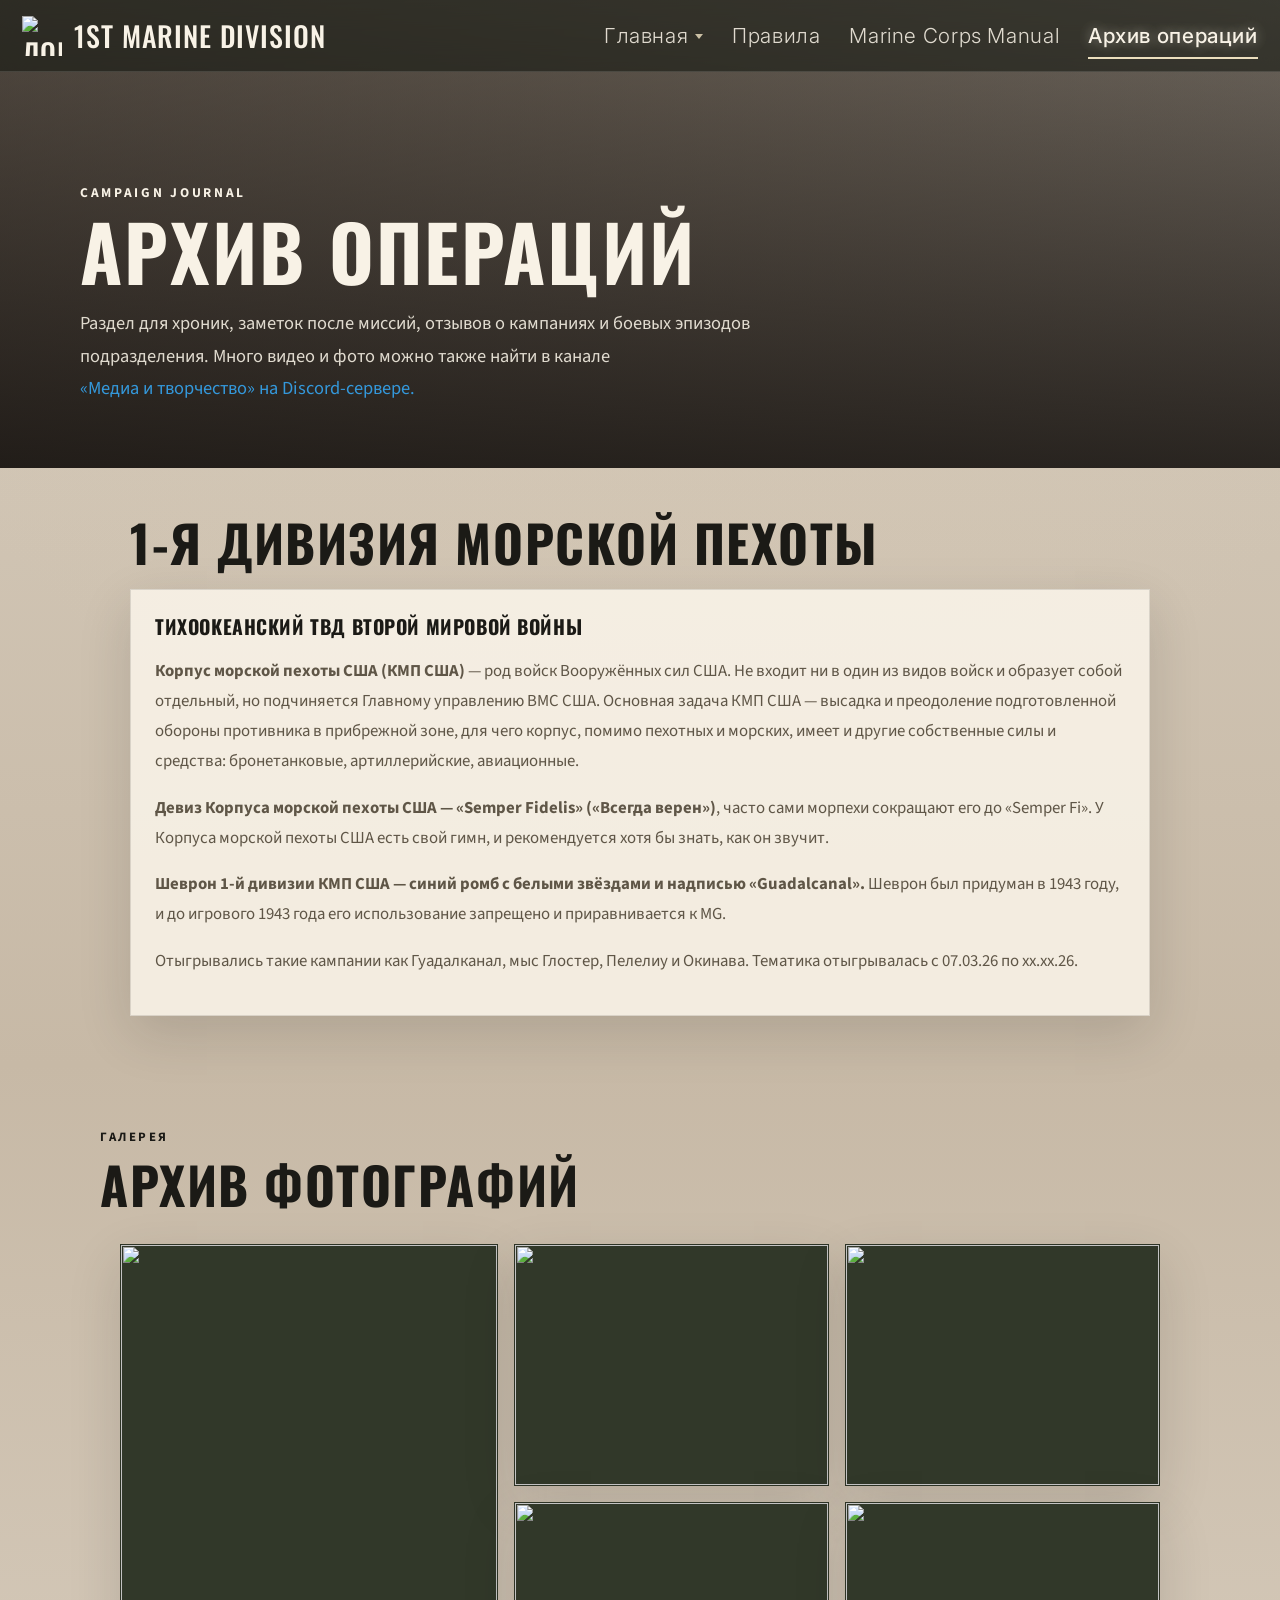
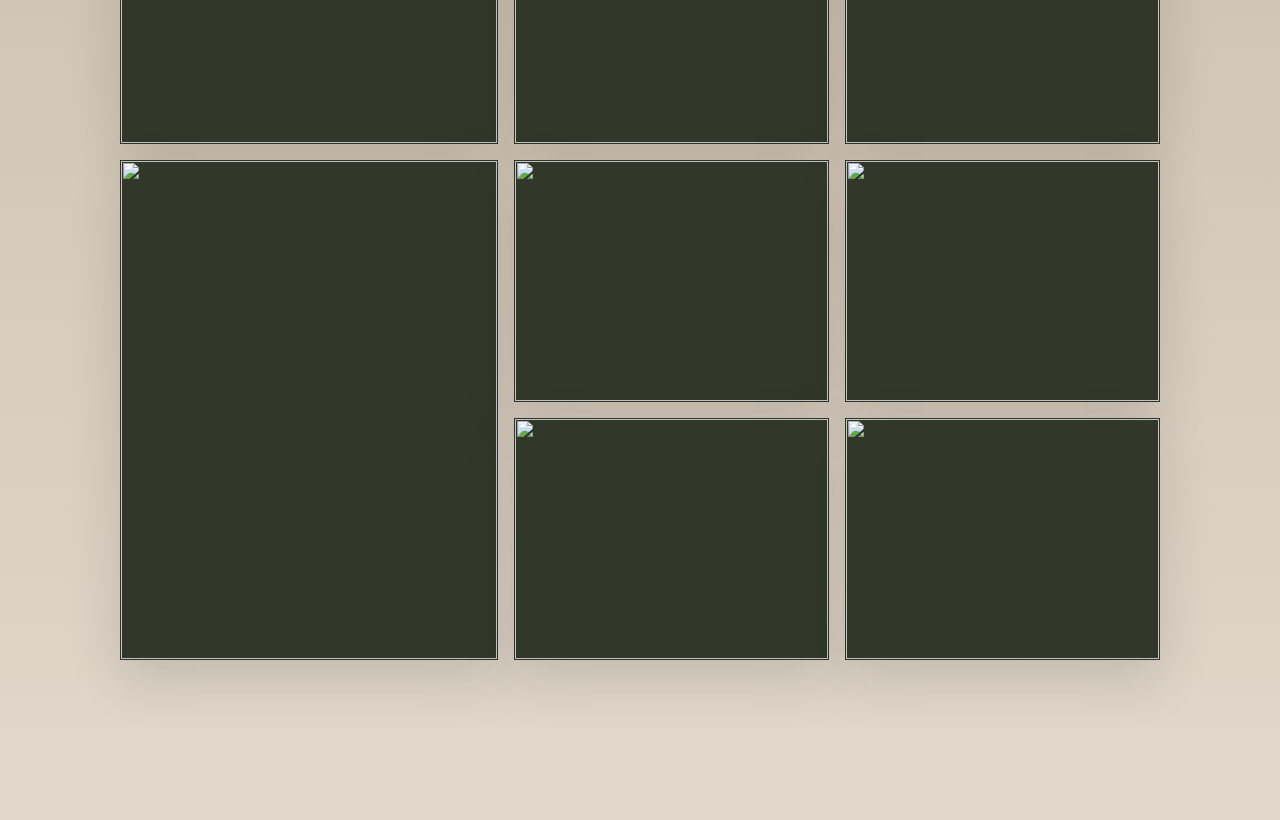
==== archive.html @ 0344a944 "Add files via upload" ====
<!DOCTYPE html>
<html lang="ru">
<head>
  <meta charset="UTF-8">
  <meta name="viewport" content="width=device-width, initial-scale=1.0">
  <title>Истории морпехов | 1st Marine Division</title>
  <link rel="icon" type="image/png" href="assets/favicon.png">
  <meta name="description" content="Истории морпехов проекта 1st Marine Division.">
  <link rel="preconnect" href="https://fonts.googleapis.com">
  <link rel="preconnect" href="https://fonts.gstatic.com" crossorigin>
  <link
    href="https://fonts.googleapis.com/css2?family=Oswald:wght@400;500;600&family=Source+Sans+3:wght@400;500;600;700&display=swap"
    rel="stylesheet"
  >
  <link href="https://fonts.googleapis.com/css2?family=Alan+Sans:wght@300..900&family=Inter:ital,opsz,wght@0,14..32,100..900;1,14..32,100..900&family=Montserrat:ital,wght@0,100..900;1,100..900&family=Unbounded:wght@200..900&display=swap" rel="stylesheet">
  <link rel="stylesheet" href="styles.css">
</head>
<body class="page-stories">
  <nav class="site-nav">
    <a class="brand" href="index.html">
      <img
          class="brand-logo"
          src="assets/insignia.png"
          alt="Логотип 1st Marine Division"
        >
      <span>1st Marine Division</span>
    </a>
    <div class="nav-links">
      <div class="nav-group">
        <a class="nav-link" href="index.html">Главная</a>
        <div class="nav-dropdown">
          <a href="faq.html">FAQ</a>
          <a href="boot-camp.html">Как начать играть</a>
        </div>
      </div>
      <a class="nav-link" href="rules.html">Правила</a>
      <a class="nav-link" href="manual.html">Marine Corps Manual</a>
      <a class="nav-link active" href="archive.html">Архив операций</a>
    </div>
  </nav>

  <header class="page-hero hero-stories">
    <div class="page-hero-content">
      <p class="page-kicker">Campaign Journal</p>
      <h1 class="page-title">Архив операций</h1>
      <p class="page-subtitle">
        Раздел для хроник, заметок после миссий, отзывов о кампаниях и боевых эпизодов подразделения. Много видео и фото можно также найти в канале <a href="https://discord.com/channels/1366672779440685076/1366672780652843087">«Медиа и творчество» на Discord-сервере.</a>
      </p>
    </div>
  </header>

  <main class="page-main">
    <article class="rules-document">
      <section class="rules-section">
        <h2>1-я дивизия морской пехоты</h2>
        <article class="rule-block">
            <h3>Тихоокеанский ТВД Второй мировой войны</h3>
            <p>
                <b>Корпус морской пехоты США (КМП США)</b> — род войск Вооружённых сил США. Не входит ни в один из видов войск
                и образует собой отдельный, но подчиняется Главному управлению ВМС США. Основная задача КМП США — высадка
                и преодоление подготовленной обороны противника в прибрежной зоне, для чего корпус, помимо пехотных и
                морских, имеет и другие собственные силы и средства: бронетанковые, артиллерийские, авиационные.
                </p>
                <p>
                <b>Девиз Корпуса морской пехоты США — «Semper Fidelis» («Всегда верен»)</b>, часто сами морпехи сокращают его до «Semper Fi».
                У Корпуса морской пехоты США есть свой гимн, и рекомендуется хотя бы знать, как он звучит.
                </p>
                <p>
                <b>Шеврон 1-й дивизии КМП США — синий ромб с белыми звёздами и надписью «Guadalcanal».</b> Шеврон был придуман в
                1943 году, и до игрового 1943 года его использование запрещено и приравнивается к MG.
                </p>
                <p>
                 Отыгрывались такие кампании как Гуадалканал, мыс Глостер, Пелелиу и Окинава. Тематика отыгрывалась с 07.03.26 по xx.xx.26.
                </p>
            </p>
        </article>
      </section>
    </article>
    <section class="section unit-gallery-b" id="gallery">
      <div class="section-heading">
        <p class="section-kicker">Галерея</p>
        <h2>Архив фотографий</h2>
      </div>
      <div class="gallery-grid">
        <figure class="gallery-item gallery-item-large">
          <img src="assets/images/20260515193637_1.jpg" alt="">
        </figure>
        <figure class="gallery-item">
          <img src="assets/images/20DE491.jpg" alt="">
        </figure>
        <figure class="gallery-item">
          <img src="assets/images/200EDD1.jpg" alt="">
        </figure>
        <figure class="gallery-item">
          <img src="assets/images/207C771.jpg" alt="">
        </figure>
        <figure class="gallery-item">
          <img src="assets/images/image1.png" alt="">
        </figure>
        <figure class="gallery-item gallery-item-large">
          <img src="assets/images/image2.jpg" alt="">
        </figure>
        <figure class="gallery-item">
          <img src="assets/images/image3.jpg" alt="">
        </figure>
        <figure class="gallery-item">
          <img src="assets/images/image4.png" alt="">
        </figure>
        <figure class="gallery-item">
          <img src="assets/images/image5.jpg" alt="">
        </figure>
        <figure class="gallery-item">
          <img src="assets/images/image6.jpg" alt="">
        </figure>
      </div>
    </section>
  </main>
</body>
</html>
---- styles.css ----
:root {
  --bg: #f0e4c8;
  --bg-soft: #efe6d4;
  --ink: #1b1a16;
  --muted: #5f5647;
  --olive: #586247;
  --olive-deep: #313829;
  --sand: #ccb891;
  --line: rgba(27, 26, 22, 0.12);
  --card: rgba(255, 250, 240, 0.78);
  --shadow: 0 18px 50px rgba(22, 21, 18, 0.14);
}

* {
  box-sizing: border-box;
}

html {
  scroll-behavior: smooth;
}

body {
  margin: 0;
  font-family: "Source Sans 3", sans-serif;
  color: var(--ink);
  background:
    radial-gradient(circle at top, rgba(255, 244, 217, 0.75), transparent 38%),
    linear-gradient(180deg, #efe4c9 0%, #e7dbc0 50%, #ede3d2 100%);
}

body.page-home {
  background:
    radial-gradient(circle at top, rgba(255, 244, 217, 0.75), transparent 38%),
    linear-gradient(180deg, #efe4c9 0%, #e7dbc0 50%, #ede3d2 100%);
}

body.page-boot-camp {
  background:
    radial-gradient(circle at top, rgba(224, 215, 182, 0.58), transparent 34%),
    linear-gradient(180deg, #d9d1bb 0%, #c8bfab 46%, #ddd6c7 100%);
}

body.page-faq {
  background:
    radial-gradient(circle at top, rgba(214, 225, 211, 0.58), transparent 34%),
    linear-gradient(180deg, #d6ded6 0%, #c1ccc2 46%, #dfe6dc 100%);
}

body.page-rules {
  background:
    radial-gradient(circle at top, rgba(220, 203, 177, 0.54), transparent 34%),
    linear-gradient(180deg, #ddd2bf 0%, #cfbea4 48%, #e3d8c7 100%);
}

body.page-manual {
  background:
    radial-gradient(circle at top, rgba(206, 216, 195, 0.6), transparent 34%),
    linear-gradient(180deg, #d2d8c8 0%, #bfc7b1 48%, #dce1d4 100%);
}

body.page-stories {
  background:
    radial-gradient(circle at top, rgba(216, 202, 181, 0.55), transparent 34%),
    linear-gradient(180deg, #d8cebf 0%, #c7b9a6 44%, #e1d8cb 100%);
}

a {
  color: inherit;
  text-decoration: none;
}

.hero {
  position: relative;
  min-height: 100vh;
  padding: 1.5rem 1.25rem 5rem;
  display: flex;
  flex-direction: column;
  background:
    linear-gradient(rgba(10, 13, 9, 0.36), rgba(10, 13, 9, 0.78)),
    linear-gradient(90deg, rgba(16, 20, 13, 0.48), rgba(16, 20, 13, 0.14)),
    url("assets/images/hero-home.jpg") center 34%/cover;
  background-attachment: fixed;
  color: #f8f2e6;
}

.hero-overlay {
  position: absolute;
  inset: 0;
  background:
    linear-gradient(180deg, rgba(8, 10, 7, 0.2), rgba(8, 10, 7, 0.68)),
    repeating-linear-gradient(
      90deg,
      rgba(255, 255, 255, 0.03) 0,
      rgba(255, 255, 255, 0.03) 2px,
      transparent 2px,
      transparent 120px
    );
}

.site-nav,
.hero-content {
  position: relative;
  z-index: 1;
}

.site-nav {
  position: fixed;
  top: 0;
  left: 0;
  z-index: 20;
  max-width: none;
  width: 100%;
  margin: 0;
  display: flex;
  align-items: center;
  justify-content: space-between;
  gap: 1rem;
  padding: 0.95rem 1.4rem;
  border-bottom: 1px solid rgba(248, 242, 230, 0.14);
  background: rgba(20, 24, 17, 0.58);
  backdrop-filter: blur(14px);
  color: #f8f2e6;
}

.brand,
.nav-links a,
h1,
h2,
h3 {
  font-family: "Oswald", sans-serif;
  letter-spacing: 0.03em;
}

.brand {
  display: inline-flex;
  align-items: center;
  gap: 0.75rem;
  font-size: 1.75rem;
  text-transform: uppercase;
  font-weight: 500;
}

.brand-logo {
  width: 40px;
  height: 40px;
  object-fit: contain;
  flex: 0 0 auto;
}

.nav-links {
  display: flex;
  flex-wrap: wrap;
  gap: 1.8rem;
  font-size: 1.29rem;
  margin-left: auto;
  justify-content: flex-end;
  align-items: center;
  height: 100%;
}

.nav-links a {
  opacity: 0.88;
  font-family: "Inter", sans-serif;
  font-weight: 300;
}

.nav-link {
  position: relative;
  display: inline-flex;
  align-items: center;
  min-height: 100%;
  padding: 0.45rem 0;
  transition: opacity 160ms ease, text-shadow 160ms ease;
}

.nav-link.active,
.nav-link:hover,
.nav-group:hover > .nav-link,
.nav-group:focus-within > .nav-link {
  opacity: 1;
  text-shadow: 0 0 12px rgba(248, 242, 230, 0.4), 0 0 24px rgba(248, 242, 230, 0.2);
  letter-spacing: 0.03em;
  font-weight: 500;
  transition: font-weight 160ms ease;
}

.nav-link::after {
  content: "";
  position: absolute;
  left: 50%;
  right: 50%;
  bottom: -0.2rem;
  height: 2px;
  background: rgba(245, 231, 199, 0.95);
  transition: left 220ms ease, right 220ms ease, opacity 220ms ease;
  opacity: 0;
  letter-spacing: 0.03em;
}

.page-subtitle a:link {
    color: #3498db;
    text-decoration: none;
    display: inline-block;
    position: relative;
}
.page-subtitle a:visited {
    color: #3498db;
    text-decoration: none;
    display: inline-block;
    position: relative;
}
.page-subtitle a:hover {
    color: #1e6c9f;
}
.page-subtitle a::after {
    content: '';
    position: absolute;
    width: 100%;
    height: 2px;
    bottom: -2px;
    left: 0;
    background-color: #1e6c9f;
    color: #1e6c9f;

    box-shadow: 0 0 8px #1e6c9f, 0 0 15px rgba(52, 152, 219, 0.6);
    
    transform: scaleX(0);
    transform-origin: center;
    transition: transform 0.1s ease-in-out; 
}
.page-subtitle a:hover::after {
    transform: scaleX(1);
}

.faq-item a:link {
    color: #3498db;
    text-decoration: none;
    display: inline-block;
    position: relative;
}
.faq-item a:visited {
    color: #3498db;
    text-decoration: none;
    display: inline-block;
    position: relative;
}
.faq-item a:hover {
    color: #1e6c9f;
}
.faq-item a::after {
    content: '';
    position: absolute;
    width: 100%;
    height: 2px;
    bottom: -2px;
    left: 0;
    background-color: #1e6c9f;
    color: #1e6c9f;

    box-shadow: 0 0 8px #1e6c9f, 0 0 15px rgba(52, 152, 219, 0.6);
    
    transform: scaleX(0);
    transform-origin: center;
    transition: transform 0.1s ease-in-out; 
}
.faq-item a:hover::after {
    transform: scaleX(1);
}

.rule-block a:link {
    color: #3498db;
    text-decoration: none;
    display: inline-block;
    position: relative;
}
.rule-block a:visited {
    color: #3498db;
    text-decoration: none;
    display: inline-block;
    position: relative;
}
.rule-block a:hover {
    color: #1e6c9f;
}
.rule-block a::after {
    content: '';
    position: absolute;
    width: 100%;
    height: 2px;
    bottom: -2px;
    left: 0;
    background-color: #1e6c9f;
    color: #1e6c9f;

    box-shadow: 0 0 8px #1e6c9f, 0 0 15px rgba(52, 152, 219, 0.6);
    
    transform: scaleX(0);
    transform-origin: center;
    transition: transform 0.1s ease-in-out; 
}
.rule-block a:hover::after {
    transform: scaleX(1);
}

.nav-link.active::after,
.nav-link:hover::after,
.nav-group:hover > .nav-link::after,
.nav-group:focus-within > .nav-link::after {
  left: 0;
  right: 0;
  opacity: 1;
}

.nav-group {
  position: relative;
  display: inline-flex;
  align-items: center;
  min-height: 100%;
}

.nav-group > .nav-link {
  display: inline-flex;
  align-items: center;
  gap: 0.45rem;
}

.nav-group > .nav-link::before {
  content: "";
  width: 0;
  height: 0;
  border-left: 4px solid transparent;
  border-right: 4px solid transparent;
  border-top: 5px solid rgba(245, 231, 199, 0.9);
  order: 2;
  transform: translateY(1px);
}

.nav-dropdown {
  position: absolute;
  top: calc(100% + 0.7rem);
  left: 50%;
  min-width: 180px;
  padding: 0.65rem;
  display: grid;
  gap: 0.35rem;
  border: 1px solid rgba(248, 242, 230, 0.14);
  border-radius: 14px;
  background: rgba(20, 24, 17, 0.9);
  box-shadow: var(--shadow);
  backdrop-filter: blur(16px);
  opacity: 0;
  visibility: hidden;
  transform: translateX(-50%) translateY(-6px);
  transition: opacity 160ms ease, transform 160ms ease, visibility 160ms ease;
}

.nav-dropdown a {
  padding: 0.55rem 0.75rem;
  border-radius: 10px;
  white-space: nowrap;
  transition: background 160ms ease, text-shadow 160ms ease, opacity 160ms ease;
}

.nav-dropdown a:hover {
  background: rgba(245, 231, 199, 0.12);
  opacity: 1;
  text-shadow: 0 0 12px rgba(248, 242, 230, 0.4), 0 0 24px rgba(248, 242, 230, 0.2);
}

.nav-group:hover .nav-dropdown,
.nav-group:focus-within .nav-dropdown {
  opacity: 1;
  visibility: visible;
  transform: translateX(-50%) translateY(0);
}

.hero-content {
  max-width: 1120px;
  margin: 0 auto;
  min-height: calc(100vh - 96px);
  width: 100%;
  display: flex;
  flex-direction: column;
  justify-content: center;
  padding-top: 6vh;
  padding-bottom: 6vh;
}

.eyebrow,
.section-kicker {
  margin: 0 0 0.75rem;
  text-transform: uppercase;
  letter-spacing: 0.2em;
  font-size: 0.8rem;
  font-weight: 700;
}

h1 {
  max-width: 860px;
  margin: 0;
  font-size: clamp(3rem, 8vw, 6.4rem);
  line-height: 0.96;
  text-transform: uppercase;
}

.hero-text {
  max-width: 540px;
  margin: 1.5rem 0 0;
  font-size: 1.4rem;
  line-height: 1.6;
  letter-spacing: 0.03em;
}

.hero-text::before {
  content: "";
  display: block;
  width: 92px;
  height: 1px;
  margin-bottom: 1rem;
  background: rgba(248, 242, 230, 0.5);
}

.hero-actions {
  display: flex;
  flex-wrap: wrap;
  gap: 1rem;
  margin-top: 2rem;
}

.button {
  display: inline-flex;
  align-items: center;
  justify-content: center;
  min-height: 48px;
  padding: 0.85rem 1.3rem;
  border-radius: 999px;
  border: 1px solid transparent;
  font-weight: 700;
  transition: transform 160ms ease, background-color 160ms ease, border-color 160ms ease, box-shadow 180ms ease, filter 180ms ease;
  box-shadow: 0 0 0 0 rgba(255, 247, 227, 0.4);
}

.button:hover,
.button:focus-visible {
  transform: translateY(-2px);
  box-shadow: 0 0 24px 8px rgba(255, 247, 227, 0.28);
}

.button-primary,
.button-secondary,
.button-primary-a {
  text-shadow: 0 0 14px rgba(255, 242, 209, 0.36);
}

.button-primary:hover,
.button-secondary:hover,
.button-primary-a:hover {
  box-shadow: 0 0 28px 10px rgba(255, 247, 227, 0.28);
}

.button-primary {
  background: #fff7e3;
  color: #252218;
}

.button-primary-a {
  background: #dfc480;
  color: #252218;
}

.button-secondary {
  border-color: rgba(248, 242, 230, 0.55);
  background: rgba(248, 242, 230, 0.08);
  color: #fff7ea;
}

.join-box .button,
.info-card .button,
.panel .button,
.card .button,
.operation-card .button,
.faq-item .button,
.rule-block .button,
.button-dark-glow {
  box-shadow: 0 0 0 0 rgba(30, 23, 15, 0.32);
  text-shadow: 0 0 12px rgba(37, 30, 20, 0.32);
}

.join-box .button:hover,
.info-card .button:hover,
.panel .button:hover,
.card .button:hover,
.operation-card .button:hover,
.faq-item .button:hover,
.rule-block .button:hover,
.button-dark-glow:hover {
  box-shadow: 0 0 28px 10px rgba(35, 26, 16, 0.32);
}

.section {
  max-width: 1120px;
  margin: 0 auto;
  padding: 5rem 1.25rem;
}

.section-heading {
  max-width: 760px;
  margin-bottom: 2rem;
}

.section-heading.narrow {
  max-width: 860px;
}

h2 {
  margin: 0;
  font-size: clamp(2rem, 4vw, 3.6rem);
  line-height: 1.05;
  text-transform: uppercase;
}

.section-heading p:last-child {
  color: var(--muted);
  font-size: 1.08rem;
  line-height: 1.7;
}

.intro .section-heading {
  max-width: 920px;
  margin-bottom: 0;
}

.intro h2 {
  margin-bottom: 1rem;
}

.intro-lead {
  font-size: 1.2rem;
  line-height: 1.85;
}

.intro-grid,
.structure-grid,
.operations-grid {
  display: grid;
  gap: 1.25rem;
}

.intro-grid {
  grid-template-columns: repeat(3, minmax(0, 1fr));
}

.card,
.panel,
.operation-card,
.timeline-item,
.join-box {
  border: 1px solid var(--line);
  background: var(--card);
  box-shadow: var(--shadow);
  backdrop-filter: blur(8px);
}

.card,
.panel,
.operation-card {
  padding: 1.5rem;
}

.card p,
.panel p,
.operation-card p,
.timeline-item p,
.join-box p {
  color: var(--muted);
  line-height: 1.65;
}

.band {
  max-width: none;
  padding-left: 0;
  padding-right: 0;
  background:
    linear-gradient(180deg, rgba(75, 83, 60, 0.94), rgba(43, 49, 35, 0.96)),
    linear-gradient(135deg, rgba(255, 255, 255, 0.06), transparent);
  color: #f4edde;
}

.narrative-band {
  padding-top: 0;
  padding-bottom: 0;
}

.band .section-heading,
.band .timeline {
  max-width: 1120px;
  margin-left: auto;
  margin-right: auto;
  padding-left: 1.25rem;
  padding-right: 1.25rem;
}

.band .section-heading p:last-child,
.band .timeline-item p {
  color: rgba(244, 237, 222, 0.82);
}

.intro-band {
  padding-bottom: 2rem;
  background: transparent;
}

.history-band {
  padding-top: 2rem;
  background: transparent;
}

.intro-band .section-kicker,
.intro-band h2,
.intro-band .intro-lead {
  color: #f4edde;
}

.intro-band .intro-lead {
  max-width: 860px;
}

.timeline {
  display: grid;
  grid-template-columns: repeat(4, minmax(0, 1fr));
  gap: 1.25rem;
}

@media (max-width: 1020px) {
  .timeline {
    grid-template-columns: repeat(2, minmax(0, 1fr));
  }
}

.timeline-item {
  padding: 1.5rem;
  background: rgba(245, 237, 221, 0.08);
  border-color: rgba(245, 237, 221, 0.16);
}

.timeline-item span {
  font-family: "Oswald", sans-serif;
  font-size: 0.95rem;
  letter-spacing: 0.15em;
}

.timeline-item h3 {
  margin: 0.4rem 0 0.6rem;
  font-size: 1.5rem;
  text-transform: uppercase;
}

.structure-grid,
.operations-grid {
  grid-template-columns: repeat(2, minmax(0, 1fr));
}

.unit-gallery {
  max-width: none;
  padding-left: 0;
  padding-right: 0;
  background:
    linear-gradient(180deg, rgba(239, 228, 201, 0.92), rgba(231, 219, 192, 0.96));
}

.unit-gallery-b {
  max-width: none;
  padding-left: 0;
  padding-right: 0;
  max-width: 1120px;
  margin-left: auto;
  margin-right: auto;
  padding-left: 1.25rem;
  padding-right: 1.25rem;
}

.unit-gallery .section-heading,
.gallery-grid {
  max-width: 1120px;
  margin-left: auto;
  margin-right: auto;
  padding-left: 1.25rem;
  padding-right: 1.25rem;
}

.gallery-grid {
  display: grid;
  grid-template-columns: 1.2fr 1fr 1fr;
  gap: 1rem;
}

.gallery-item {
  position: relative;
  min-height: 240px;
  margin: 0;
  overflow: hidden;
  border: 1px solid var(--line);
  background: var(--olive-deep);
  box-shadow: var(--shadow);
}

.gallery-item-large {
  grid-row: span 2;
  min-height: 500px;
}

.gallery-item img {
  width: 100%;
  height: 100%;
  display: block;
  object-fit: cover;
  filter: saturate(0.9) contrast(1.05);
  transition: transform 220ms ease, filter 220ms ease;
}

.gallery-item:hover img {
  transform: scale(1.04);
  filter: saturate(1) contrast(1.1);
}

.gallery-item figcaption {
  position: absolute;
  left: 0;
  right: 0;
  bottom: 0;
  padding: 1rem;
  font-family: "Oswald", sans-serif;
  font-size: 1rem;
  letter-spacing: 0.04em;
  text-transform: uppercase;
  color: #fff4df;
  background: linear-gradient(180deg, transparent, rgba(10, 13, 9, 0.82));
}

.join {
  padding-top: 2rem;
  padding-bottom: 6rem;
}

.join-box {
  padding: 2rem;
  background:
    linear-gradient(135deg, rgba(245, 235, 214, 0.95), rgba(227, 216, 188, 0.88));
}

.join-details {
  display: grid;
  grid-template-columns: repeat(2, minmax(0, 1fr));
  gap: 1rem 1.5rem;
  margin: 1.5rem 0 2rem;
}

.join-details strong {
  display: block;
  margin-bottom: 0.35rem;
  font-family: "Oswald", sans-serif;
  font-size: 1.05rem;
  text-transform: uppercase;
}

.contact-pill {
  display: inline-flex;
  align-items: center;
  padding: 0.2rem 0.7rem;
  border: 1px solid rgba(49, 56, 41, 0.22);
  border-radius: 999px;
  background: rgba(255, 248, 235, 0.72);
  color: var(--olive-deep);
  font-weight: 700;
  letter-spacing: 0.02em;
  cursor: pointer;
  transition: transform 180ms ease, box-shadow 180ms ease, background-color 180ms ease, color 180ms ease;
  box-shadow: 0 0 0 0 rgba(49, 56, 41, 0.18);
}

.contact-pill:hover {
  transform: translateY(-2px);
  box-shadow: 0 12px 26px -16px rgba(49, 56, 41, 0.45);
  background: rgba(255, 248, 235, 0.9);
}

.contact-pill:active {
  transform: translateY(0);
  box-shadow: 0 10px 18px -12px rgba(49, 56, 41, 0.35);
}

.contact-pill.copied {
  background: rgba(223, 230, 185, 0.95);
  color: #374224;
}

.site-footer {
  padding: 1.5rem 1.25rem 2.5rem;
  text-align: center;
  color: var(--muted);
}

.page-hero {
  position: relative;
  min-height: 52vh;
  padding: 8rem 1.25rem 4rem;
  display: flex;
  align-items: flex-end;
  background:
    linear-gradient(rgba(10, 13, 9, 0.42), rgba(10, 13, 9, 0.82)),
    linear-gradient(90deg, rgba(16, 20, 13, 0.52), rgba(16, 20, 13, 0.16)),
    url("assets/images/hero-home.jpg") center 28%/cover;
  background-attachment: fixed;
  color: #f8f2e6;
}

.page-hero.hero-boot-camp {
  background:
    linear-gradient(rgba(10, 13, 9, 0.42), rgba(10, 13, 9, 0.82)),
    linear-gradient(90deg, rgba(16, 20, 13, 0.52), rgba(16, 20, 13, 0.16)),
    url("assets/images/hero-boot.jpg") center/cover;
}

.page-hero.hero-faq {
  background:
    linear-gradient(rgba(11, 14, 11, 0.45), rgba(11, 14, 11, 0.84)),
    linear-gradient(90deg, rgba(23, 36, 25, 0.54), rgba(23, 36, 25, 0.14)),
    url("assets/images/hero-faq.jpg") center 26%/cover;
}

.page-hero.hero-rules {
  background:
    linear-gradient(rgba(14, 12, 9, 0.48), rgba(14, 12, 9, 0.84)),
    linear-gradient(90deg, rgba(52, 38, 23, 0.46), rgba(52, 38, 23, 0.14)),
    url("assets/images/hero-rules.jpg") center 32%/cover;
}

.page-hero.hero-manual {
  background:
    linear-gradient(rgba(9, 13, 10, 0.46), rgba(9, 13, 10, 0.84)),
    linear-gradient(90deg, rgba(20, 34, 24, 0.52), rgba(20, 34, 24, 0.14)),
    url("assets/images/hero-manual.png") center 80%/cover;
}

.page-hero.hero-stories {
  background:
    linear-gradient(rgba(14, 11, 9, 0.45), rgba(14, 11, 9, 0.84)),
    linear-gradient(90deg, rgba(56, 41, 29, 0.48), rgba(56, 41, 29, 0.16)),
    url("assets/images/hero-stories.jpg") center 28%/cover;
}

.page-hero-content {
  position: relative;
  z-index: 1;
  max-width: 1120px;
  width: 100%;
  margin: 0 auto;
}

.page-kicker {
  margin: 0 0 0.75rem;
  text-transform: uppercase;
  letter-spacing: 0.2em;
  font-size: 0.84rem;
  font-weight: 700;
}

.page-title {
  max-width: 820px;
  margin: 0;
  font-size: clamp(2.8rem, 6vw, 5rem);
  line-height: 0.96;
  text-transform: uppercase;
}

.page-subtitle {
  max-width: 760px;
  margin: 1.2rem 0 0;
  font-size: 1.15rem;
  line-height: 1.75;
  color: rgba(248, 242, 230, 0.88);
}

.page-main {
  padding: 3rem 0 5rem;
}

.content-grid,
.story-grid {
  max-width: 1120px;
  margin: 0 auto;
  padding: 0 1.25rem;
  display: grid;
  gap: 1.25rem;
}

.content-grid.two-col,
.story-grid {
  grid-template-columns: repeat(2, minmax(0, 1fr));
}

.info-card,
.story-card,
.faq-item,
.rule-block,
.manual-block {
  padding: 1.6rem;
  border: 1px solid var(--line);
  background: var(--card);
  box-shadow: var(--shadow);
}

.info-card p,
.story-card p,
.faq-item p,
.rule-block p,
.manual-block p,
.manual-block li,
.rule-block li {
  color: var(--muted);
  line-height: 1.7;
}

.info-card h3,
.story-card h3,
.faq-item h3,
.rule-block h3,
.manual-block h3 {
  margin-top: 0;
  margin-bottom: 0.7rem;
  font-size: 1.45rem;
  text-transform: uppercase;
}

.stack-section {
  max-width: 1120px;
  margin: 0 auto;
  padding: 0 1.25rem;
}

.stack-section + .stack-section {
  margin-top: 1.5rem;
}

.stack-section .section-heading {
  margin-bottom: 1.5rem;
}

.faq-list,
.rules-list,
.manual-list {
  display: grid;
  gap: 1rem;
}

.story-card-meta {
  margin-bottom: 0.8rem;
  font-family: "Oswald", sans-serif;
  font-size: 0.92rem;
  letter-spacing: 0.12em;
  text-transform: uppercase;
  color: var(--olive);
}

.rules-document {
  max-width: 1060px;
  margin: 0 auto;
  padding: 0 1.25rem;
}

.rules-section {
  padding: 2rem 0;
  border-bottom: 1px solid var(--line);
}

.rules-section:first-child {
  padding-top: 0;
}

.rules-section:last-child {
  border-bottom: 0;
}

.rules-section h2 {
  margin-bottom: 1.2rem;
}

.rules-section p,
.rules-section li {
  color: var(--muted);
  font-size: 1.05rem;
  line-height: 1.78;
}

.rules-numbered {
  display: grid;
  gap: 0.7rem;
  margin: 0;
  padding-left: 1.4rem;
}

.rules-document .rules-list {
  gap: 1rem;
}

.rules-document .rule-block {
  padding: 1.35rem 1.5rem;
}

.rules-document .rule-block h3 {
  font-size: 1.22rem;
}

.rules-document .rule-block h4 {
  margin: 1rem 0 0.4rem;
  font-family: "Oswald", sans-serif;
  font-size: 1rem;
  letter-spacing: 0.04em;
  text-transform: uppercase;
  color: var(--olive-deep);
}

.rules-document .rule-block ul {
  margin: 0.35rem 0 0.8rem;
  padding-left: 1.25rem;
}

.rule-note {
  padding: 0.75rem 0.9rem;
  border-left: 3px solid var(--olive);
  background: rgba(88, 98, 71, 0.08);
  color: var(--olive-deep);
}

@media (max-width: 860px) {
  .site-nav {
    align-items: center;
    padding: 0.85rem 1rem;
  }

  .hero-content {
    min-height: calc(100vh - 112px);
    padding-top: 4vh;
    padding-bottom: 4vh;
  }

  .intro-grid,
  .timeline,
  .structure-grid,
  .operations-grid,
  .gallery-grid,
  .join-details,
  .content-grid.two-col,
  .story-grid {
    grid-template-columns: 1fr;
  }

  .gallery-item-large {
    min-height: 320px;
  }

  .nav-links {
    justify-content: center;
    margin-left: 0;
    gap: 1rem;
  }

  .nav-dropdown {
    left: 0;
    transform: translateX(0) translateY(-6px);
  }

  .nav-group:hover .nav-dropdown,
  .nav-group:focus-within .nav-dropdown {
    transform: translateX(0) translateY(0);
  }

}

@media (max-width: 560px) {
  .hero {
    min-height: auto;
    padding-bottom: 4rem;
    background-attachment: scroll;
  }

  .page-hero,
  .hero-boot-camp,
  .hero-faq,
  .hero-rules,
  .hero-manual,
  .hero-stories {
    min-height: 44vh;
    padding-top: 7rem;
    background-attachment: scroll;
  }

  h1 {
    font-size: 2.7rem;
  }

  .button {
    width: 100%;
  }

  .hero-text {
    font-size: 1.08rem;
  }

  .nav-links {
    font-size: 0.98rem;
  }
}
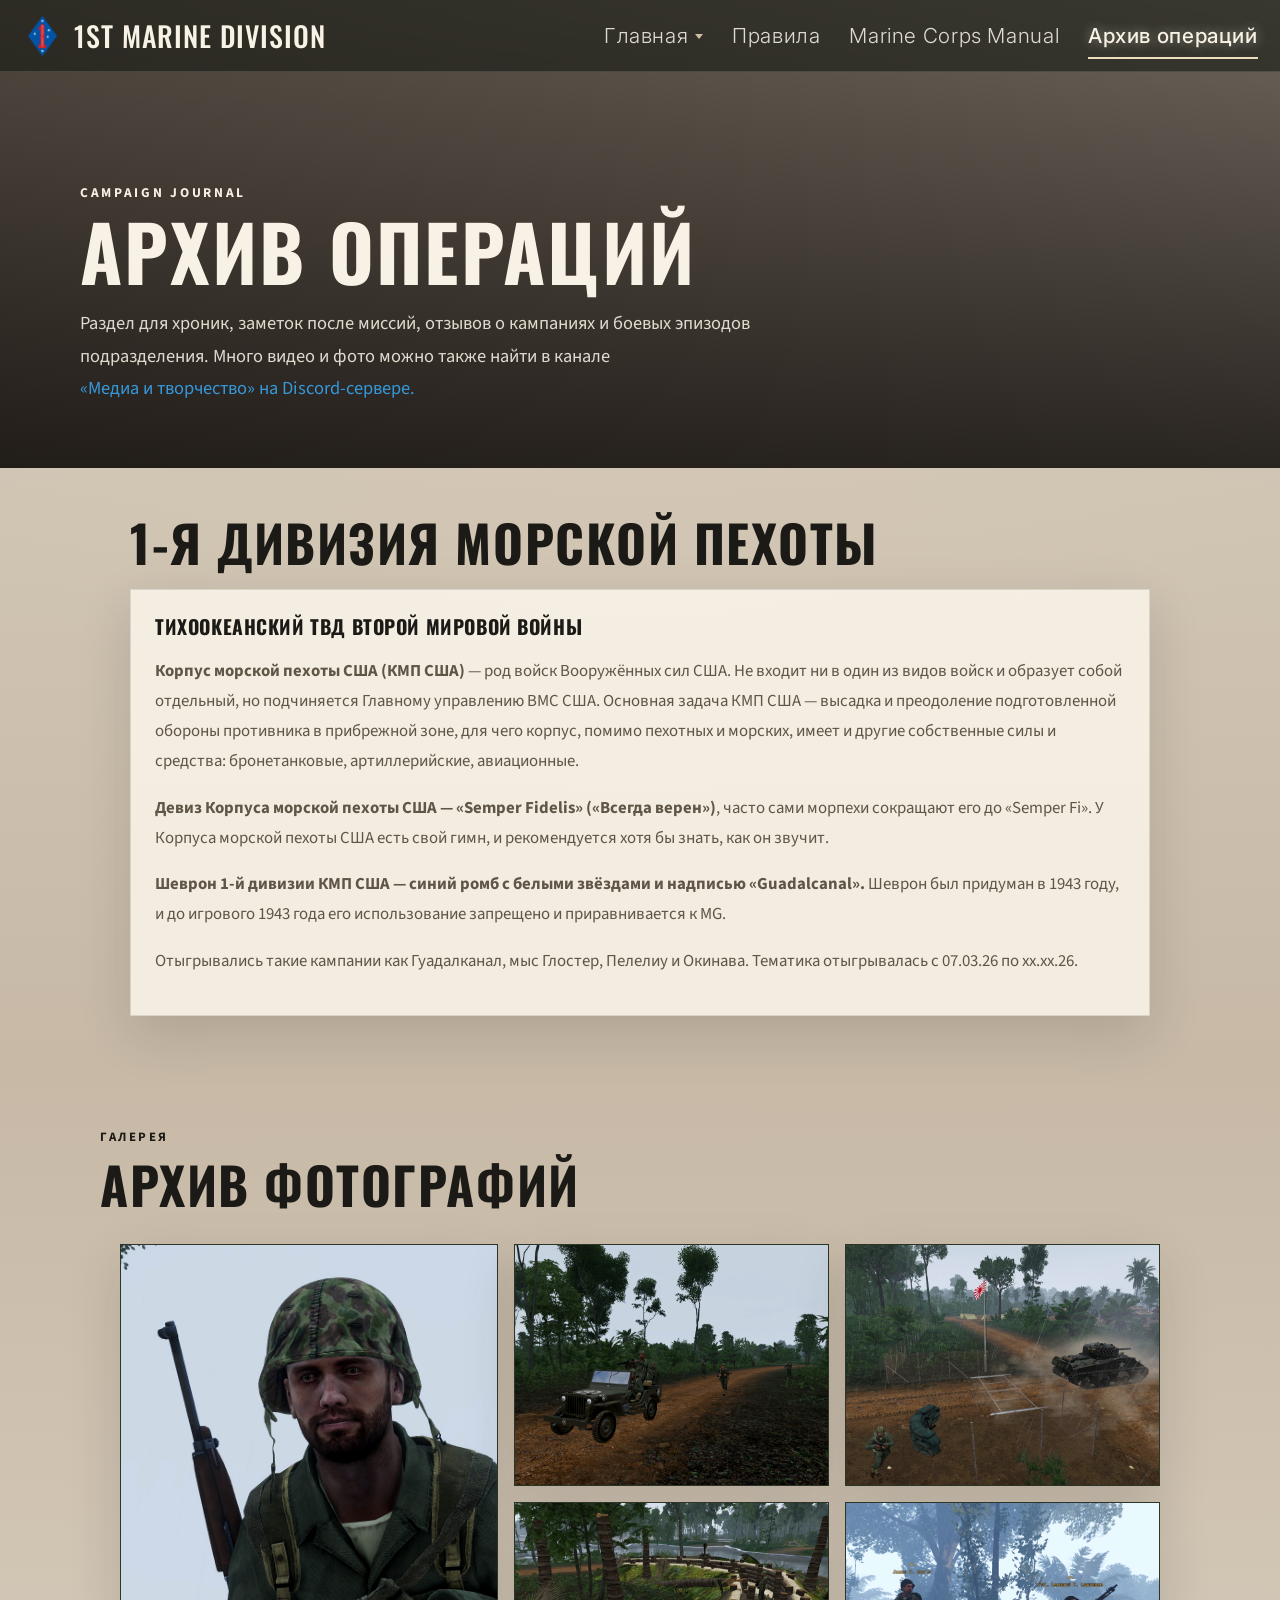
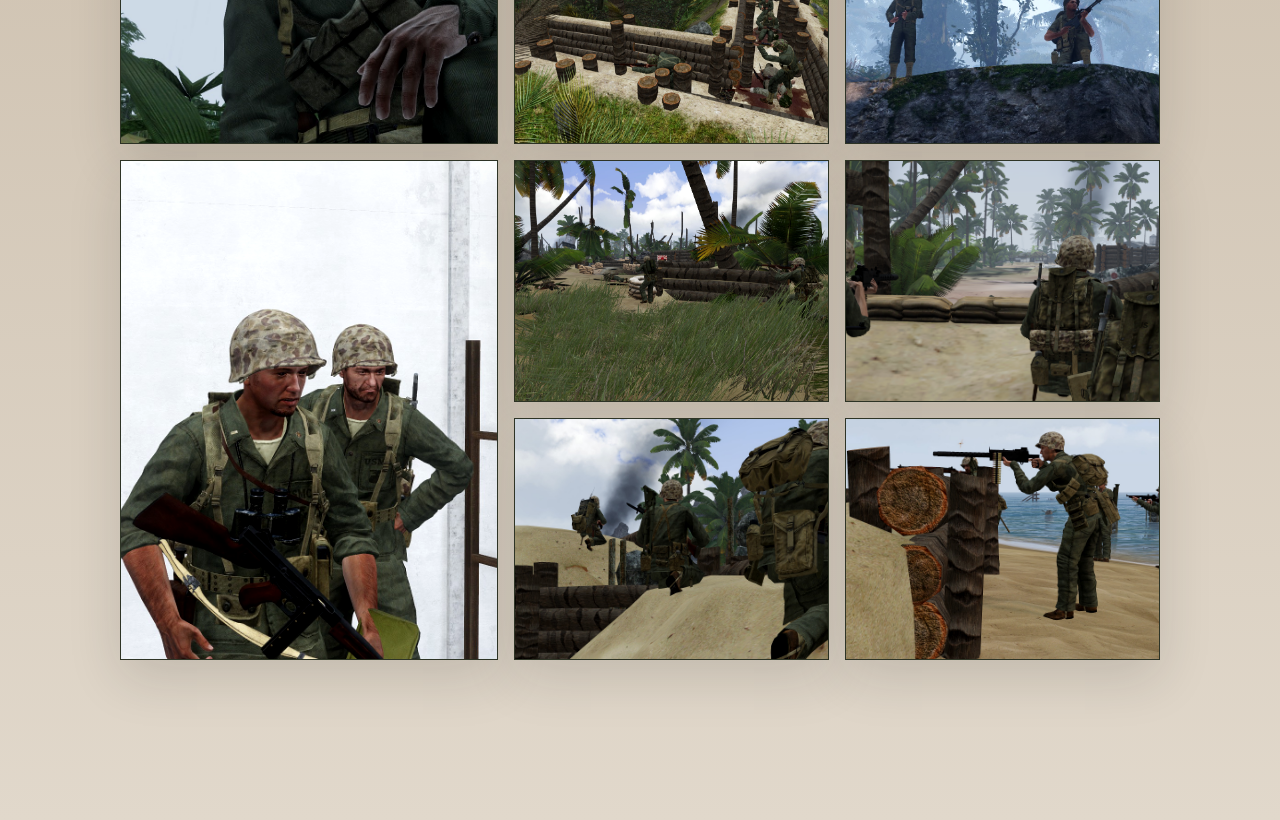
==== commit 760a384c: "Add files via upload" ====
--- a/archive.html
+++ b/archive.html
@@ -29,6 +29,7 @@
       <div class="nav-group">
         <a class="nav-link" href="index.html">Главная</a>
         <div class="nav-dropdown">
+          <a href="index.html">Главная</a>
           <a href="faq.html">FAQ</a>
           <a href="boot-camp.html">Как начать играть</a>
         </div>
--- a/styles.css
+++ b/styles.css
@@ -26,6 +26,7 @@
   background:
     radial-gradient(circle at top, rgba(255, 244, 217, 0.75), transparent 38%),
     linear-gradient(180deg, #efe4c9 0%, #e7dbc0 50%, #ede3d2 100%);
+  overflow-x: hidden;
 }
 
 body.page-home {
@@ -1034,14 +1035,59 @@
 
 @media (max-width: 860px) {
   .site-nav {
-    align-items: center;
-    padding: 0.85rem 1rem;
+    align-items: flex-start;
+    flex-wrap: wrap;
+    gap: 0.65rem;
+    padding: 0.7rem 0.9rem;
+  }
+
+  .brand {
+    gap: 0.55rem;
+    font-size: 1.22rem;
+    line-height: 1;
+  }
+
+  .brand-logo {
+    width: 32px;
+    height: 32px;
   }
 
   .hero-content {
-    min-height: calc(100vh - 112px);
-    padding-top: 4vh;
+    min-height: calc(100vh - 132px);
+    padding-top: 8rem;
     padding-bottom: 4vh;
+  }
+
+  .hero {
+    min-height: 100svh;
+    padding-left: 1rem;
+    padding-right: 1rem;
+    background-attachment: scroll;
+  }
+
+  h1 {
+    max-width: 100%;
+    font-size: 3rem;
+  }
+
+  h2,
+  .page-title {
+    font-size: 2.35rem;
+  }
+
+  .section {
+    padding: 3.5rem 1rem;
+  }
+
+  .section-heading {
+    margin-bottom: 1.45rem;
+  }
+
+  .intro-lead,
+  .section-heading p:last-child,
+  .page-subtitle {
+    font-size: 1rem;
+    line-height: 1.65;
   }
 
   .intro-grid,
@@ -1060,28 +1106,109 @@
   }
 
   .nav-links {
-    justify-content: center;
+    width: 100%;
+    justify-content: flex-start;
+    flex-wrap: nowrap;
     margin-left: 0;
-    gap: 1rem;
+    gap: 0.95rem;
+    overflow-x: auto;
+    padding: 0.15rem 0 0.25rem;
+    font-size: 1rem;
+    scrollbar-width: thin;
+  }
+
+  .nav-link,
+  .nav-dropdown a {
+    white-space: nowrap;
+  }
+
+  .nav-group {
+    gap: 0.8rem;
+    flex: 0 0 auto;
   }
 
   .nav-dropdown {
-    left: 0;
-    transform: translateX(0) translateY(-6px);
+    position: static;
+    min-width: 0;
+    padding: 0;
+    display: inline-flex;
+    gap: 0.8rem;
+    border: 0;
+    background: transparent;
+    box-shadow: none;
+    backdrop-filter: none;
+    opacity: 1;
+    visibility: visible;
+    transform: none;
   }
 
   .nav-group:hover .nav-dropdown,
   .nav-group:focus-within .nav-dropdown {
-    transform: translateX(0) translateY(0);
+    transform: none;
+  }
+
+  .nav-dropdown a {
+    padding: 0.45rem 0;
+    border-radius: 0;
+    font-size: 0.94em;
+    opacity: 0.74;
+  }
+
+  .page-hero {
+    min-height: 54svh;
+    padding: 9rem 1rem 3rem;
+    background-attachment: scroll;
+  }
+
+  .page-main {
+    padding: 2.5rem 0 4rem;
+  }
+
+  .content-grid,
+  .story-grid,
+  .stack-section,
+  .rules-document,
+  .unit-gallery .section-heading,
+  .gallery-grid,
+  .band .section-heading,
+  .band .timeline {
+    padding-left: 1rem;
+    padding-right: 1rem;
+  }
+
+  .card,
+  .panel,
+  .operation-card,
+  .timeline-item,
+  .join-box,
+  .info-card,
+  .story-card,
+  .faq-item,
+  .rule-block,
+  .manual-block {
+    padding: 1.15rem;
+  }
+
+  .gallery-item {
+    min-height: 220px;
+  }
+
+  .rules-section {
+    padding: 1.6rem 0;
+  }
+
+  .rules-section p,
+  .rules-section li {
+    font-size: 1rem;
+    line-height: 1.68;
   }
 
 }
 
 @media (max-width: 560px) {
   .hero {
-    min-height: auto;
-    padding-bottom: 4rem;
-    background-attachment: scroll;
+    min-height: 100svh;
+    padding-bottom: 3rem;
   }
 
   .page-hero,
@@ -1090,24 +1217,134 @@
   .hero-rules,
   .hero-manual,
   .hero-stories {
-    min-height: 44vh;
-    padding-top: 7rem;
+    min-height: 58svh;
+    padding-top: 9.5rem;
+    padding-bottom: 2.4rem;
     background-attachment: scroll;
   }
 
   h1 {
-    font-size: 2.7rem;
+    font-size: 2.45rem;
+    line-height: 1;
+  }
+
+  h2,
+  .page-title {
+    font-size: 2rem;
+    line-height: 1.05;
   }
 
   .button {
     width: 100%;
   }
 
+  .join-box > .button + .button,
+  .info-card > .button + .button,
+  .rule-block > .button + .button {
+    margin-top: 0.85rem;
+  }
+
   .hero-text {
     font-size: 1.08rem;
   }
 
   .nav-links {
-    font-size: 0.98rem;
-  }
-}
+    font-size: 0.92rem;
+    gap: 0.8rem;
+  }
+
+  .brand {
+    font-size: 1.05rem;
+  }
+
+  .brand-logo {
+    width: 28px;
+    height: 28px;
+  }
+
+  .hero-actions {
+    gap: 0.7rem;
+  }
+
+  .eyebrow,
+  .section-kicker,
+  .page-kicker {
+    letter-spacing: 0.14em;
+    font-size: 0.72rem;
+  }
+
+  .hero-text {
+    max-width: 100%;
+  }
+
+  .timeline-item h3,
+  .info-card h3,
+  .story-card h3,
+  .faq-item h3,
+  .rule-block h3,
+  .manual-block h3 {
+    font-size: 1.2rem;
+  }
+
+  .gallery-grid {
+    gap: 0.75rem;
+  }
+
+  .gallery-item,
+  .gallery-item-large {
+    min-height: 230px;
+  }
+
+  .join-details {
+    gap: 0.75rem;
+  }
+
+  .rules-numbered,
+  .rules-document .rule-block ul {
+    padding-left: 1.1rem;
+  }
+
+  .site-footer {
+    padding: 1.25rem 1rem 2rem;
+  }
+}
+
+@media (max-width: 390px) {
+  .site-nav {
+    padding-left: 0.75rem;
+    padding-right: 0.75rem;
+  }
+
+  .brand span {
+    max-width: 220px;
+    overflow: hidden;
+    text-overflow: ellipsis;
+    white-space: nowrap;
+  }
+
+  .nav-links {
+    font-size: 0.86rem;
+  }
+
+  h1 {
+    font-size: 2.15rem;
+  }
+
+  h2,
+  .page-title {
+    font-size: 1.78rem;
+  }
+
+  .section,
+  .content-grid,
+  .story-grid,
+  .stack-section,
+  .rules-document,
+  .unit-gallery .section-heading,
+  .gallery-grid,
+  .band .section-heading,
+  .band .timeline {
+    padding-left: 0.8rem;
+    padding-right: 0.8rem;
+  }
+}
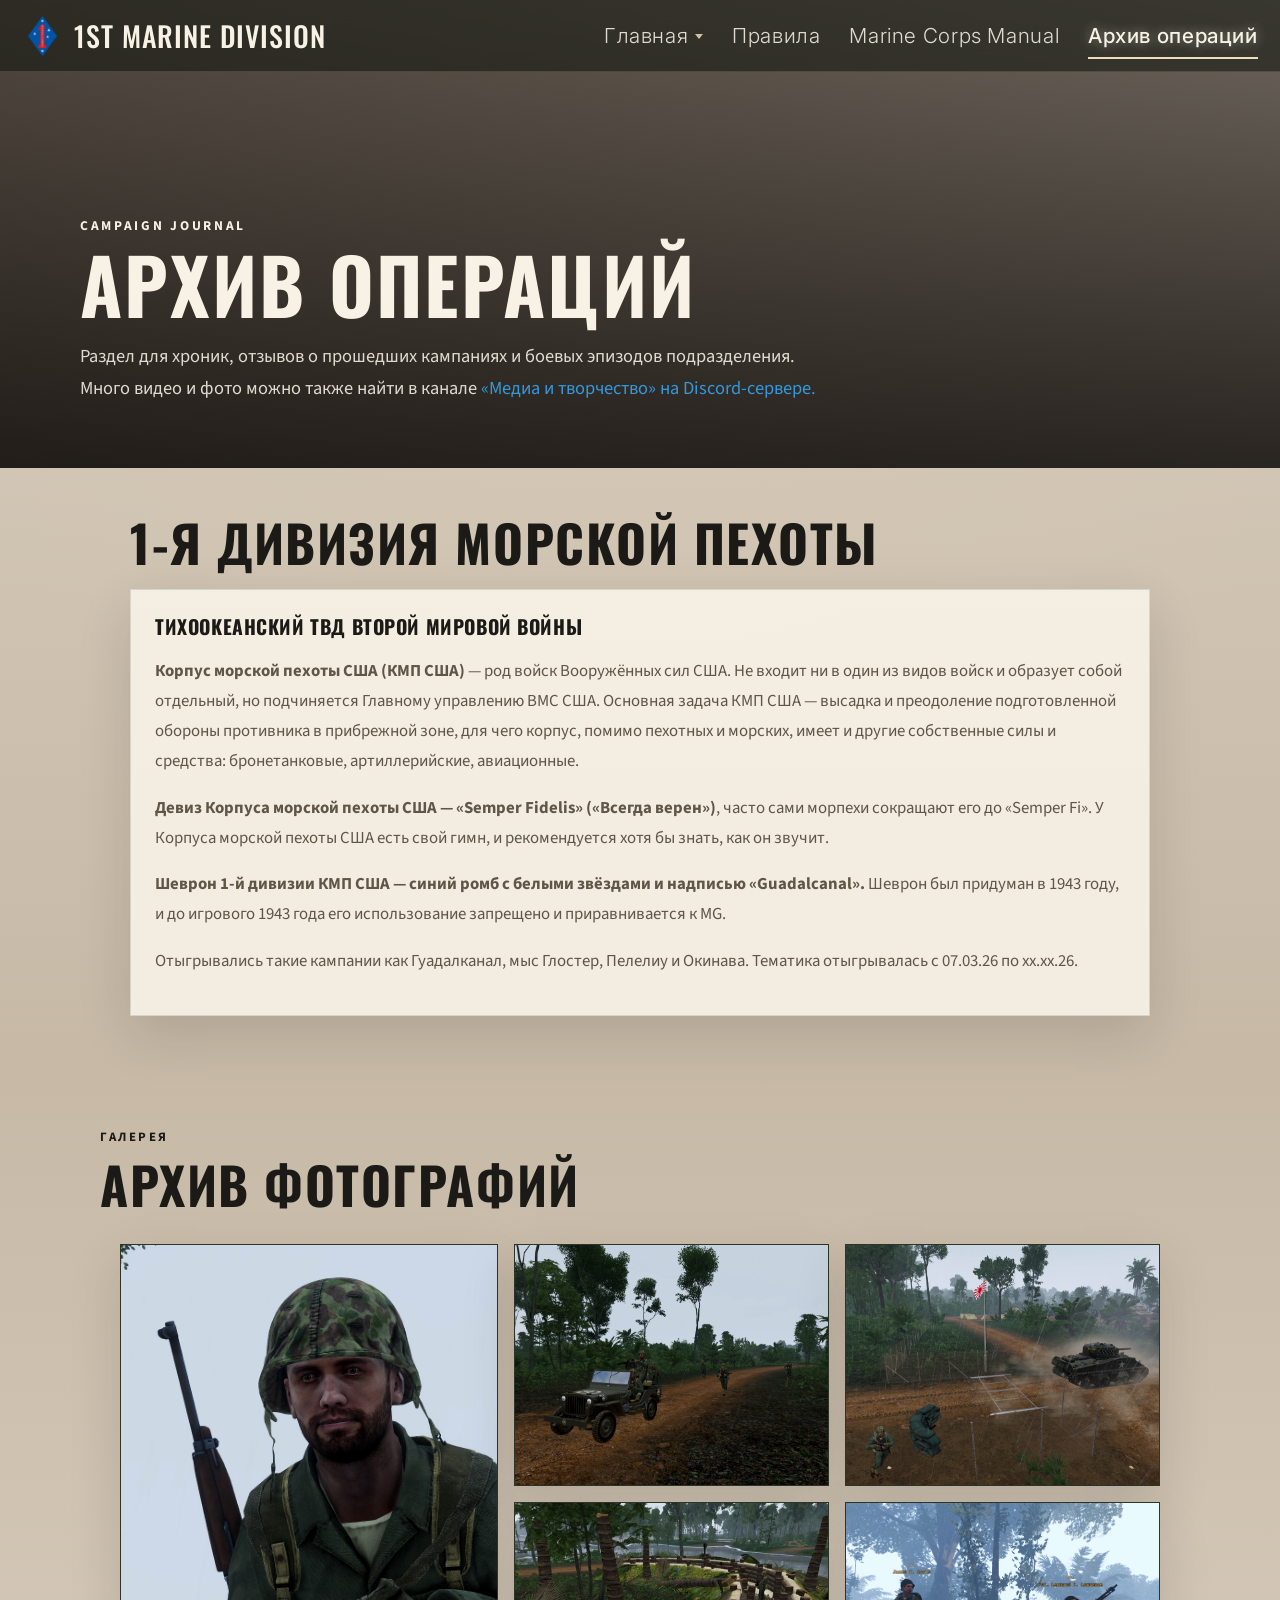
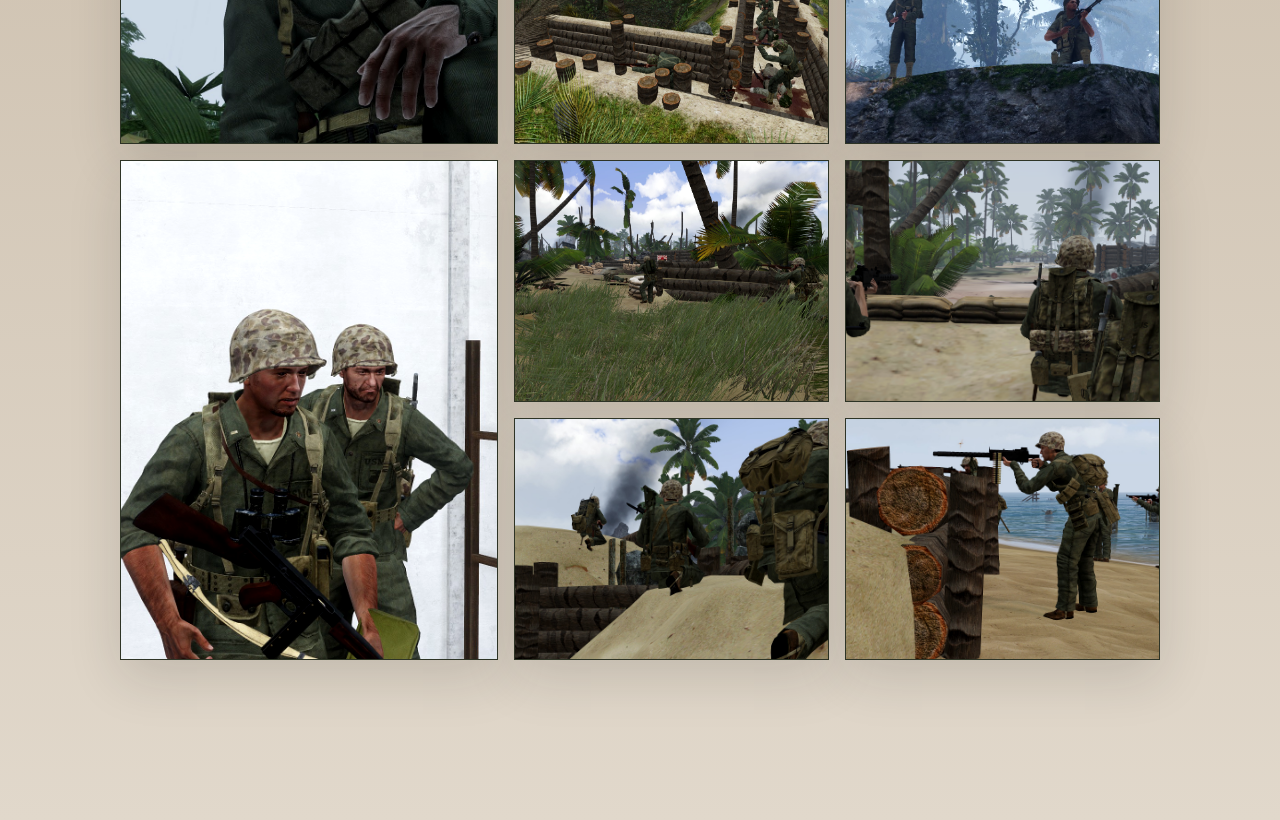
==== commit ae2e8a47: "Add files via upload" ====
--- a/archive.html
+++ b/archive.html
@@ -3,9 +3,9 @@
 <head>
   <meta charset="UTF-8">
   <meta name="viewport" content="width=device-width, initial-scale=1.0">
-  <title>Истории морпехов | 1st Marine Division</title>
+  <title>Архив операций | 1st Marine Division</title>
   <link rel="icon" type="image/png" href="assets/favicon.png">
-  <meta name="description" content="Истории морпехов проекта 1st Marine Division.">
+  <meta name="description" content="Архив операций проекта 1st Marine Division.">
   <link rel="preconnect" href="https://fonts.googleapis.com">
   <link rel="preconnect" href="https://fonts.gstatic.com" crossorigin>
   <link
@@ -34,6 +34,8 @@
           <a href="boot-camp.html">Как начать играть</a>
         </div>
       </div>
+      <a class="nav-link nav-link-subpage" href="faq.html">FAQ</a>
+      <a class="nav-link nav-link-subpage" href="boot-camp.html">Как начать играть</a>
       <a class="nav-link" href="rules.html">Правила</a>
       <a class="nav-link" href="manual.html">Marine Corps Manual</a>
       <a class="nav-link active" href="archive.html">Архив операций</a>
@@ -45,7 +47,7 @@
       <p class="page-kicker">Campaign Journal</p>
       <h1 class="page-title">Архив операций</h1>
       <p class="page-subtitle">
-        Раздел для хроник, заметок после миссий, отзывов о кампаниях и боевых эпизодов подразделения. Много видео и фото можно также найти в канале <a href="https://discord.com/channels/1366672779440685076/1366672780652843087">«Медиа и творчество» на Discord-сервере.</a>
+        Раздел для хроник, отзывов о прошедших кампаниях и боевых эпизодов подразделения. Много видео и фото можно также найти в канале <a href="https://discord.com/channels/1366672779440685076/1366672780652843087">«Медиа и творчество» на Discord-сервере.</a>
       </p>
     </div>
   </header>
--- a/styles.css
+++ b/styles.css
@@ -174,6 +174,10 @@
   transition: opacity 160ms ease, text-shadow 160ms ease;
 }
 
+.nav-link-subpage {
+  display: none;
+}
+
 .nav-link.active,
 .nav-link:hover,
 .nav-group:hover > .nav-link,
@@ -183,6 +187,18 @@
   letter-spacing: 0.03em;
   font-weight: 500;
   transition: font-weight 160ms ease;
+}
+
+body.page-home .nav-link[href="index.html"],
+body.page-faq .nav-link[href="faq.html"],
+body.page-boot-camp .nav-link[href="boot-camp.html"],
+body.page-rules .nav-link[href="rules.html"],
+body.page-manual .nav-link[href="manual.html"],
+body.page-stories .nav-link[href="archive.html"] {
+  opacity: 1;
+  text-shadow: 0 0 12px rgba(248, 242, 230, 0.4), 0 0 24px rgba(248, 242, 230, 0.2);
+  letter-spacing: 0.03em;
+  font-weight: 500;
 }
 
 .nav-link::after {
@@ -306,7 +322,13 @@
 .nav-link.active::after,
 .nav-link:hover::after,
 .nav-group:hover > .nav-link::after,
-.nav-group:focus-within > .nav-link::after {
+.nav-group:focus-within > .nav-link::after,
+body.page-home .nav-link[href="index.html"]::after,
+body.page-faq .nav-link[href="faq.html"]::after,
+body.page-boot-camp .nav-link[href="boot-camp.html"]::after,
+body.page-rules .nav-link[href="rules.html"]::after,
+body.page-manual .nav-link[href="manual.html"]::after,
+body.page-stories .nav-link[href="archive.html"]::after {
   left: 0;
   right: 0;
   opacity: 1;
@@ -498,6 +520,13 @@
   box-shadow: 0 0 28px 10px rgba(35, 26, 16, 0.32);
 }
 
+.join-box > .button + .button,
+.info-card > .button + .button,
+.panel > .button + .button,
+.rule-block > .button + .button {
+  margin-top: 0.85rem;
+}
+
 .section {
   max-width: 1120px;
   margin: 0 auto;
@@ -1125,33 +1154,29 @@
   .nav-group {
     gap: 0.8rem;
     flex: 0 0 auto;
+    min-height: auto;
+  }
+
+  .nav-group > .nav-link::before {
+    display: none;
+  }
+
+  .nav-link-subpage {
+    display: inline-flex;
   }
 
   .nav-dropdown {
-    position: static;
-    min-width: 0;
-    padding: 0;
-    display: inline-flex;
-    gap: 0.8rem;
-    border: 0;
-    background: transparent;
-    box-shadow: none;
-    backdrop-filter: none;
+    display: none !important;
+    visibility: hidden !important;
+    opacity: 0 !important;
+    pointer-events: none;
+  }
+
+  .nav-link.active::after,
+  .nav-link:hover::after {
+    left: 0;
+    right: 0;
     opacity: 1;
-    visibility: visible;
-    transform: none;
-  }
-
-  .nav-group:hover .nav-dropdown,
-  .nav-group:focus-within .nav-dropdown {
-    transform: none;
-  }
-
-  .nav-dropdown a {
-    padding: 0.45rem 0;
-    border-radius: 0;
-    font-size: 0.94em;
-    opacity: 0.74;
   }
 
   .page-hero {
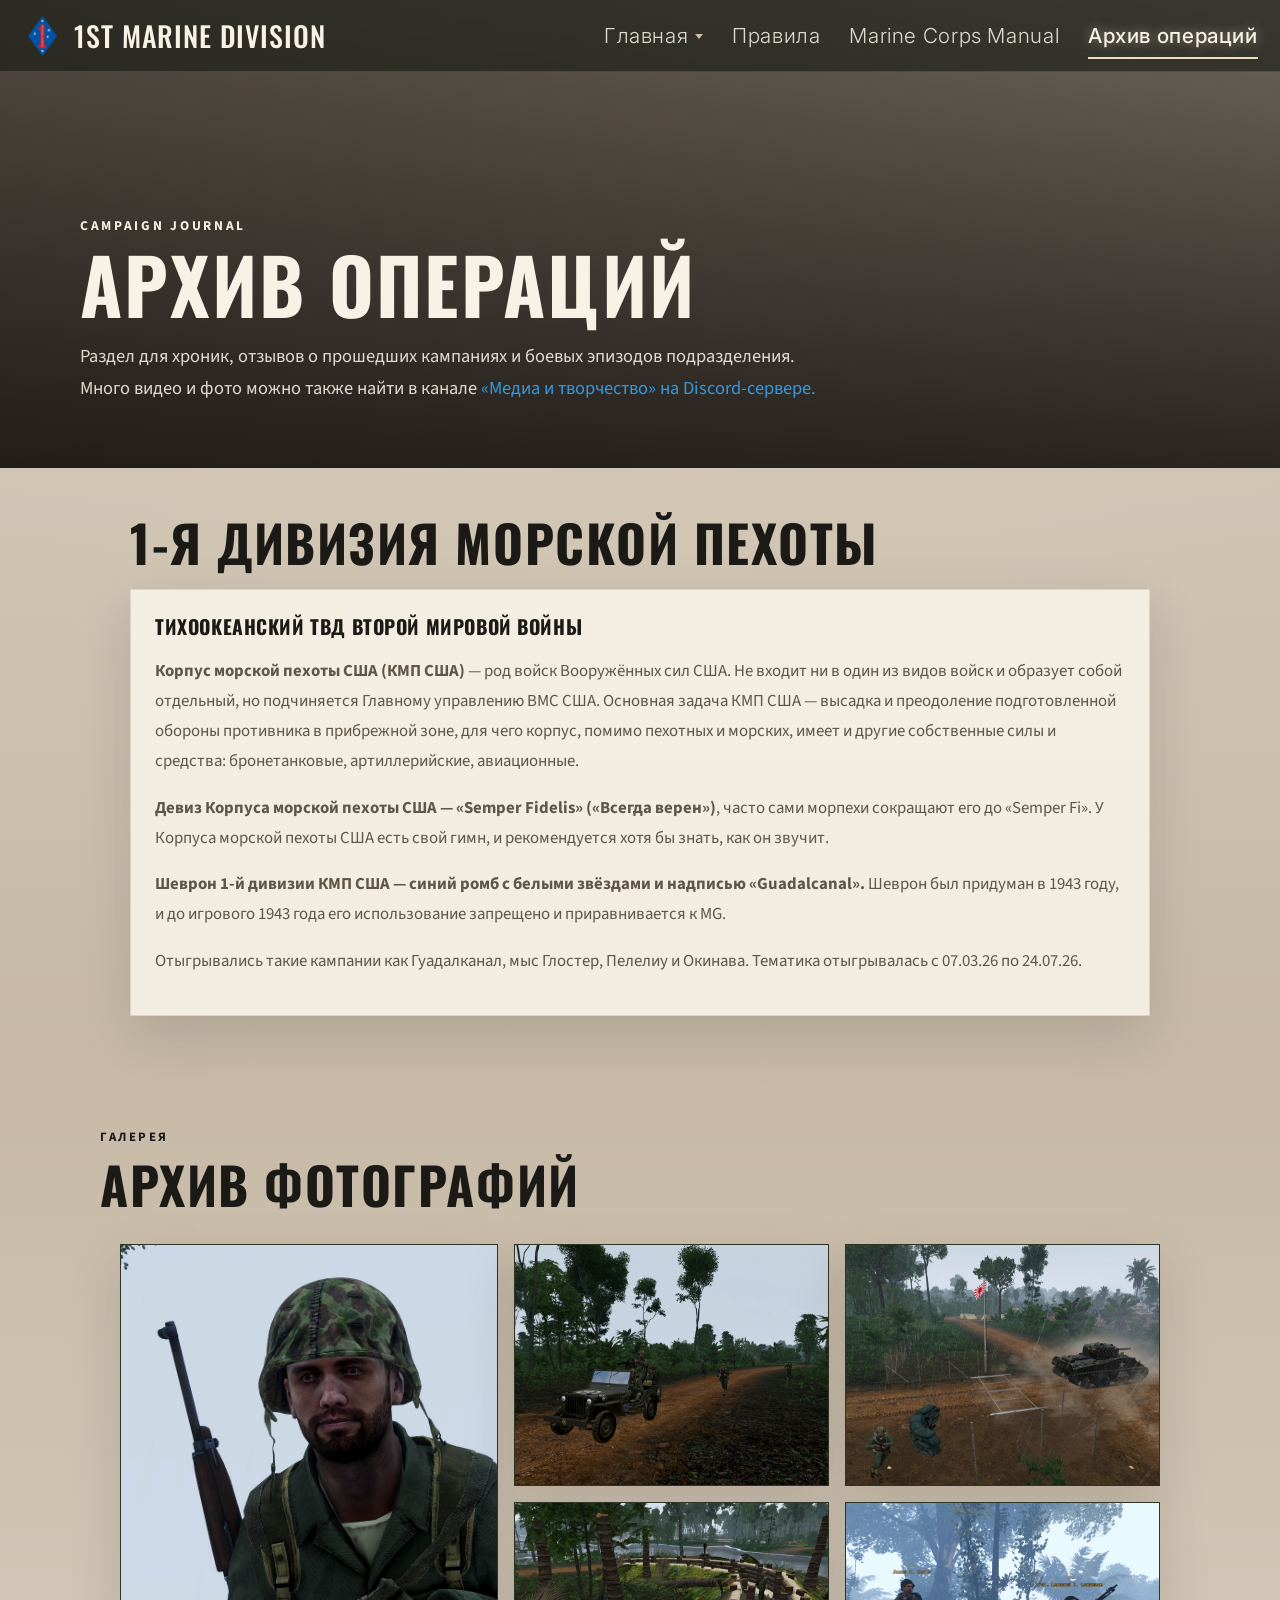
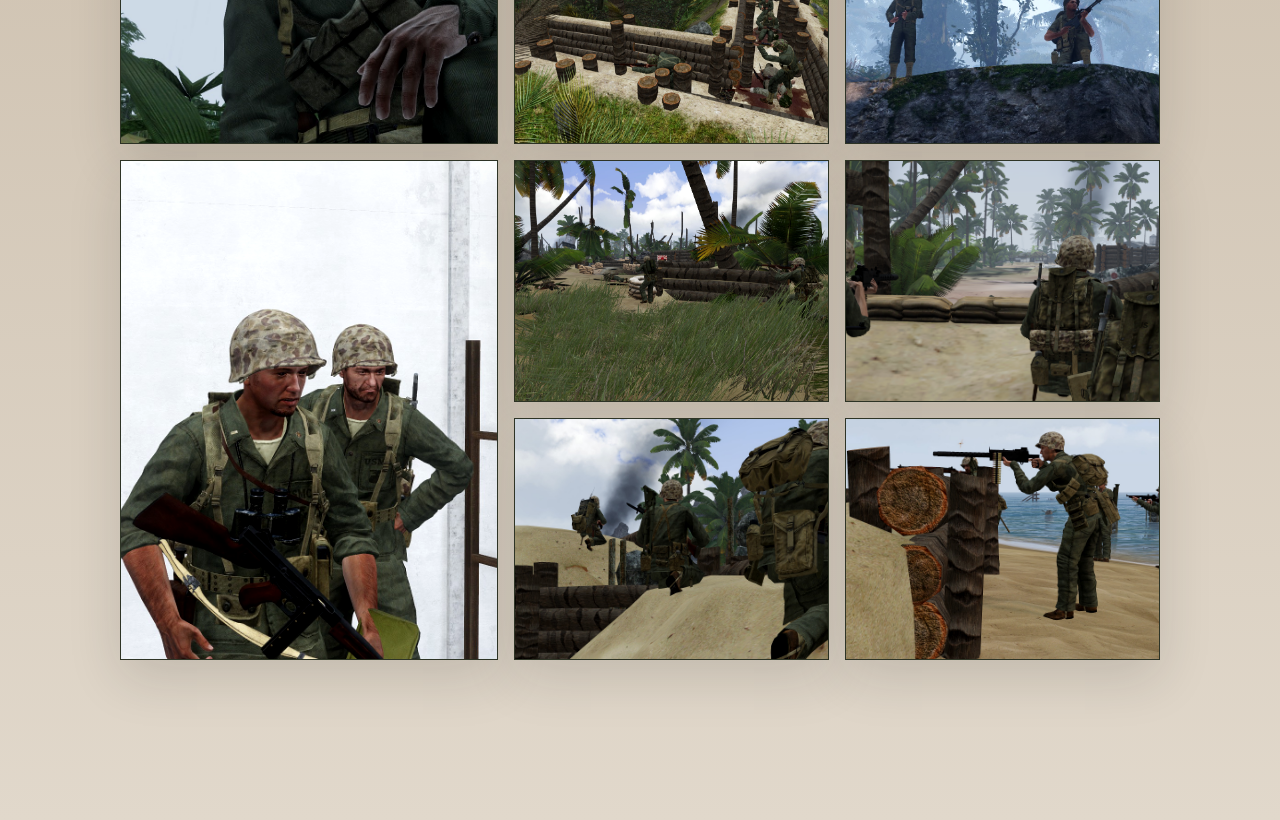
==== commit 75bb1d11: "Add files via upload" ====
--- a/archive.html
+++ b/archive.html
@@ -73,7 +73,7 @@
                 1943 году, и до игрового 1943 года его использование запрещено и приравнивается к MG.
                 </p>
                 <p>
-                 Отыгрывались такие кампании как Гуадалканал, мыс Глостер, Пелелиу и Окинава. Тематика отыгрывалась с 07.03.26 по xx.xx.26.
+                 Отыгрывались такие кампании как Гуадалканал, мыс Глостер, Пелелиу и Окинава. Тематика отыгрывалась с 07.03.26 по 24.07.26.
                 </p>
             </p>
         </article>
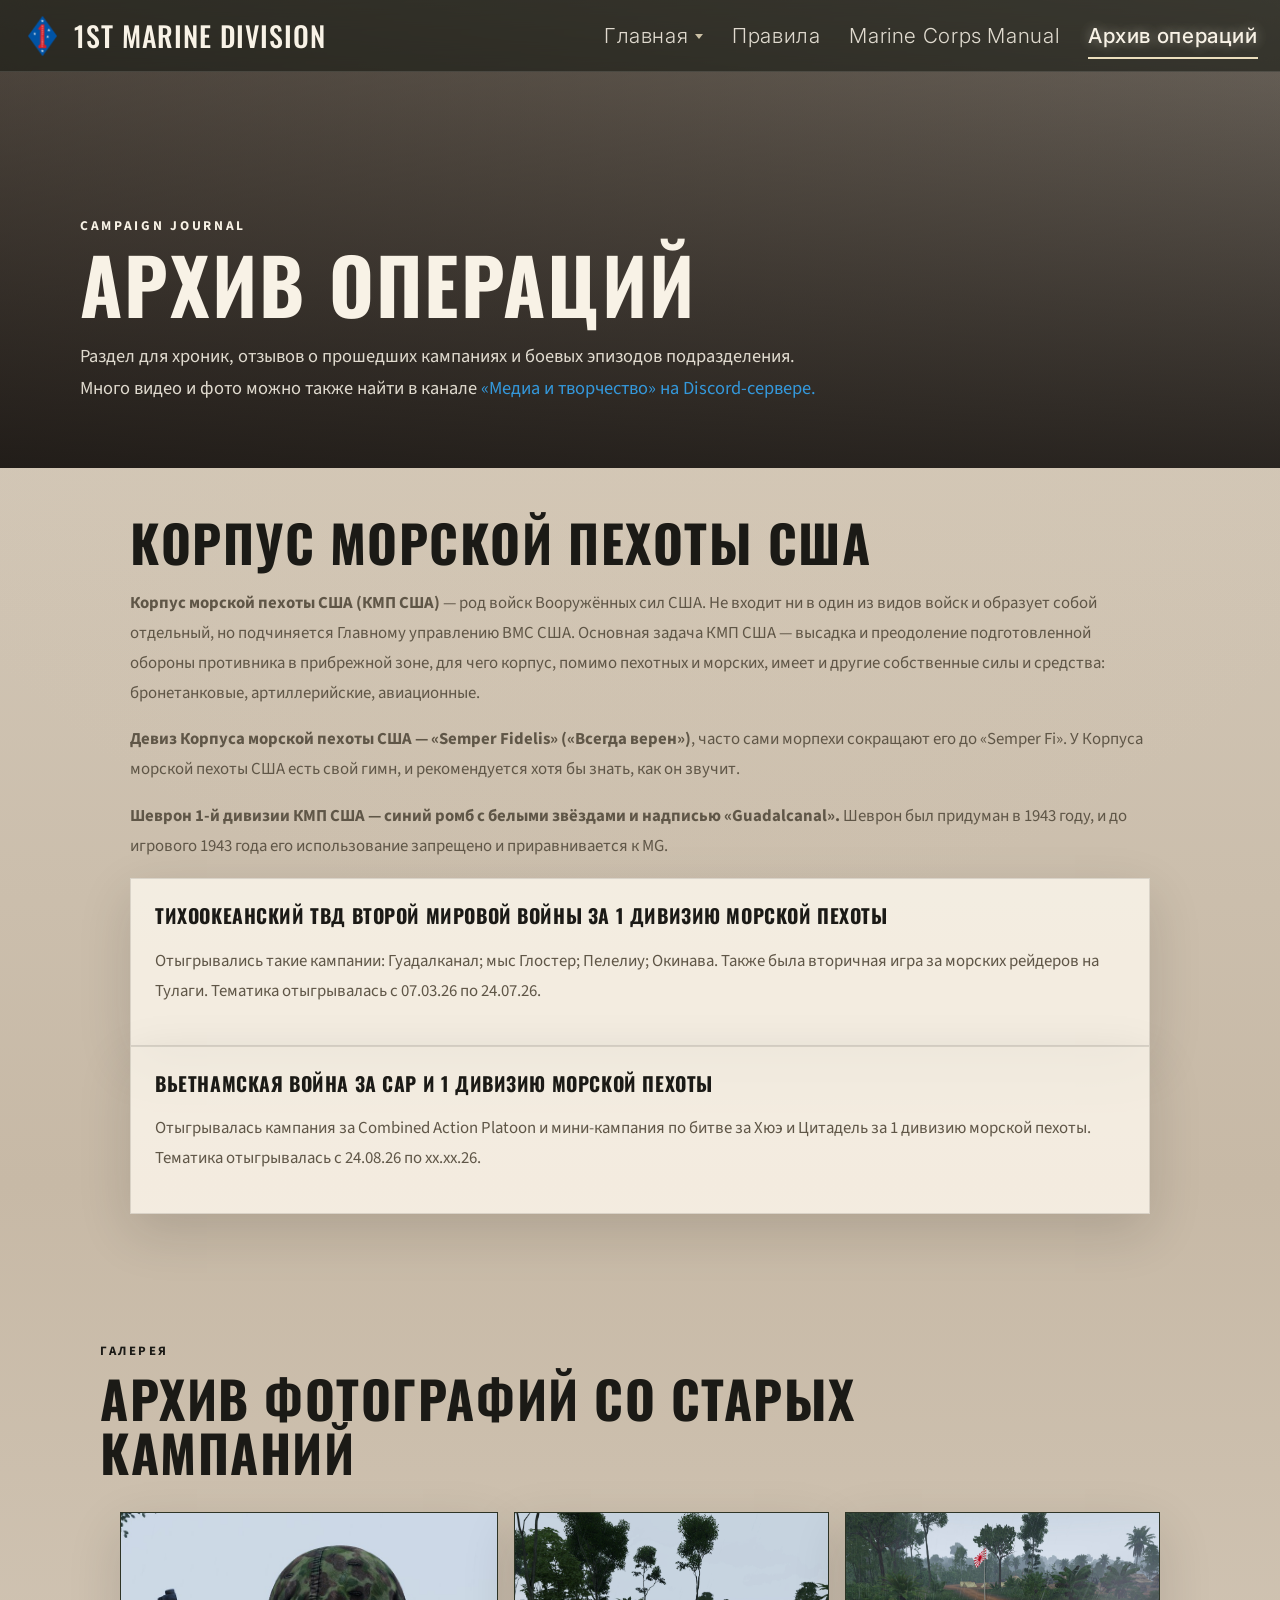
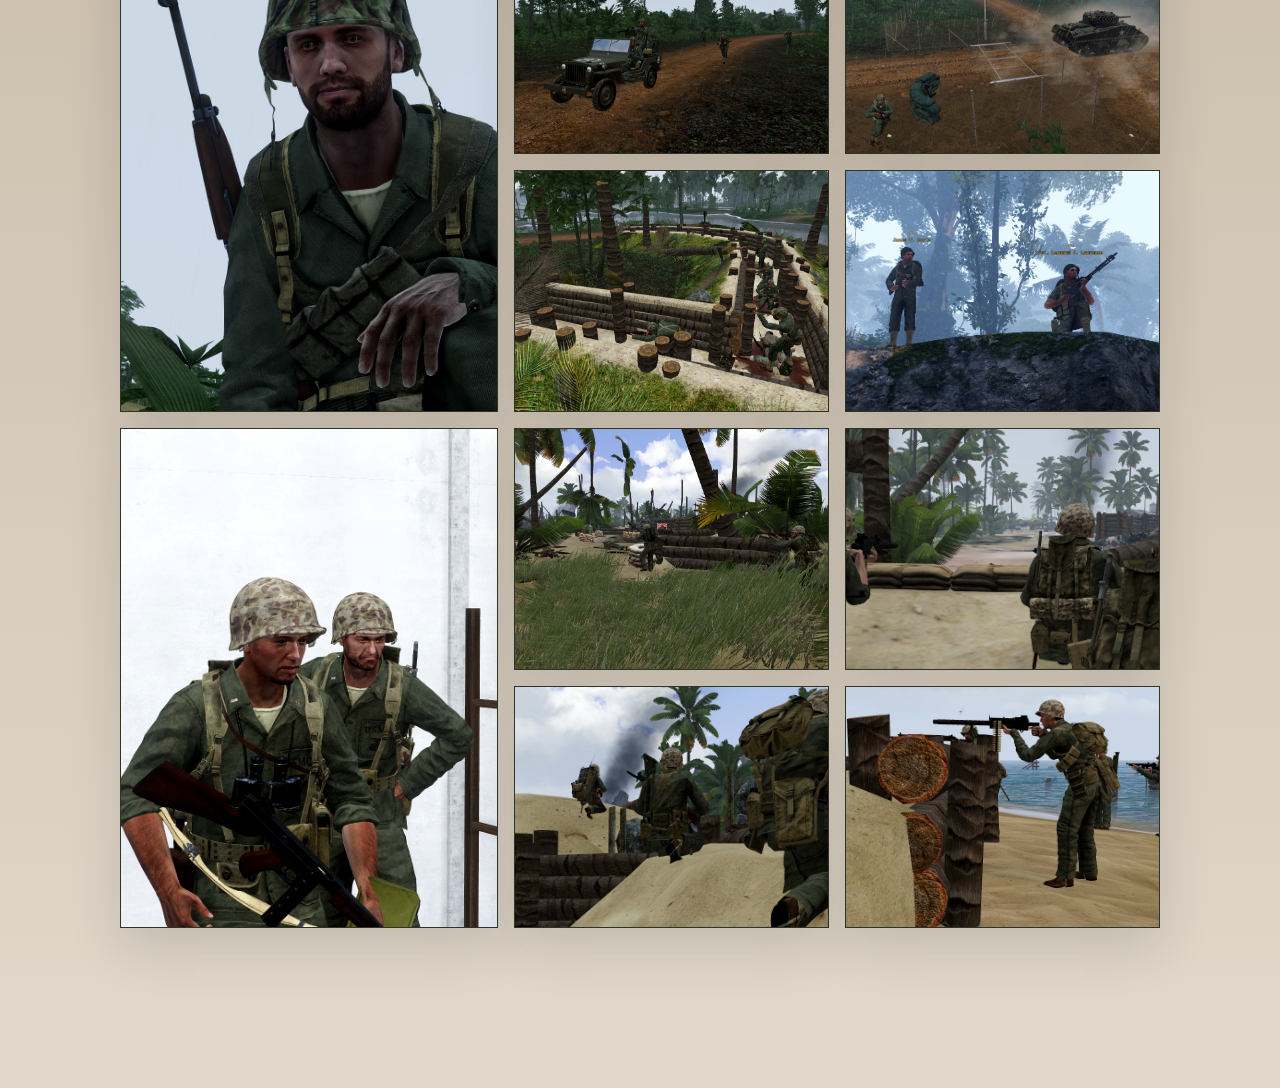
==== commit 3bbd121a: "Changes" ====
--- a/archive.html
+++ b/archive.html
@@ -55,10 +55,8 @@
   <main class="page-main">
     <article class="rules-document">
       <section class="rules-section">
-        <h2>1-я дивизия морской пехоты</h2>
-        <article class="rule-block">
-            <h3>Тихоокеанский ТВД Второй мировой войны</h3>
-            <p>
+        <h2>Корпус морской пехоты США</h2>
+        <p>
                 <b>Корпус морской пехоты США (КМП США)</b> — род войск Вооружённых сил США. Не входит ни в один из видов войск
                 и образует собой отдельный, но подчиняется Главному управлению ВМС США. Основная задача КМП США — высадка
                 и преодоление подготовленной обороны противника в прибрежной зоне, для чего корпус, помимо пехотных и
@@ -72,17 +70,25 @@
                 <b>Шеврон 1-й дивизии КМП США — синий ромб с белыми звёздами и надписью «Guadalcanal».</b> Шеврон был придуман в
                 1943 году, и до игрового 1943 года его использование запрещено и приравнивается к MG.
                 </p>
+        <article class="rule-block">
+            <h3>Тихоокеанский ТВД Второй мировой войны за 1 дивизию морской пехоты</h3>
                 <p>
-                 Отыгрывались такие кампании как Гуадалканал, мыс Глостер, Пелелиу и Окинава. Тематика отыгрывалась с 07.03.26 по 24.07.26.
+                 Отыгрывались такие кампании: Гуадалканал; мыс Глостер; Пелелиу; Окинава. Также была вторичная игра за морских рейдеров на Тулаги. Тематика отыгрывалась с 07.03.26 по 24.07.26.
                 </p>
-            </p>
         </article>
+        <article class="rule-block">
+            <h3>Вьетнамская война за CAP и 1 дивизию морской пехоты</h3>
+                <p>
+                 Отыгрывалась кампания за Combined Action Platoon и мини-кампания по битве за Хюэ и Цитадель за 1 дивизию морской пехоты. Тематика отыгрывалась с 24.08.26 по xx.xx.26.
+                </p>
+        </article>
+        </p>
       </section>
     </article>
     <section class="section unit-gallery-b" id="gallery">
       <div class="section-heading">
         <p class="section-kicker">Галерея</p>
-        <h2>Архив фотографий</h2>
+        <h2>Архив фотографий со старых кампаний</h2>
       </div>
       <div class="gallery-grid">
         <figure class="gallery-item gallery-item-large">
